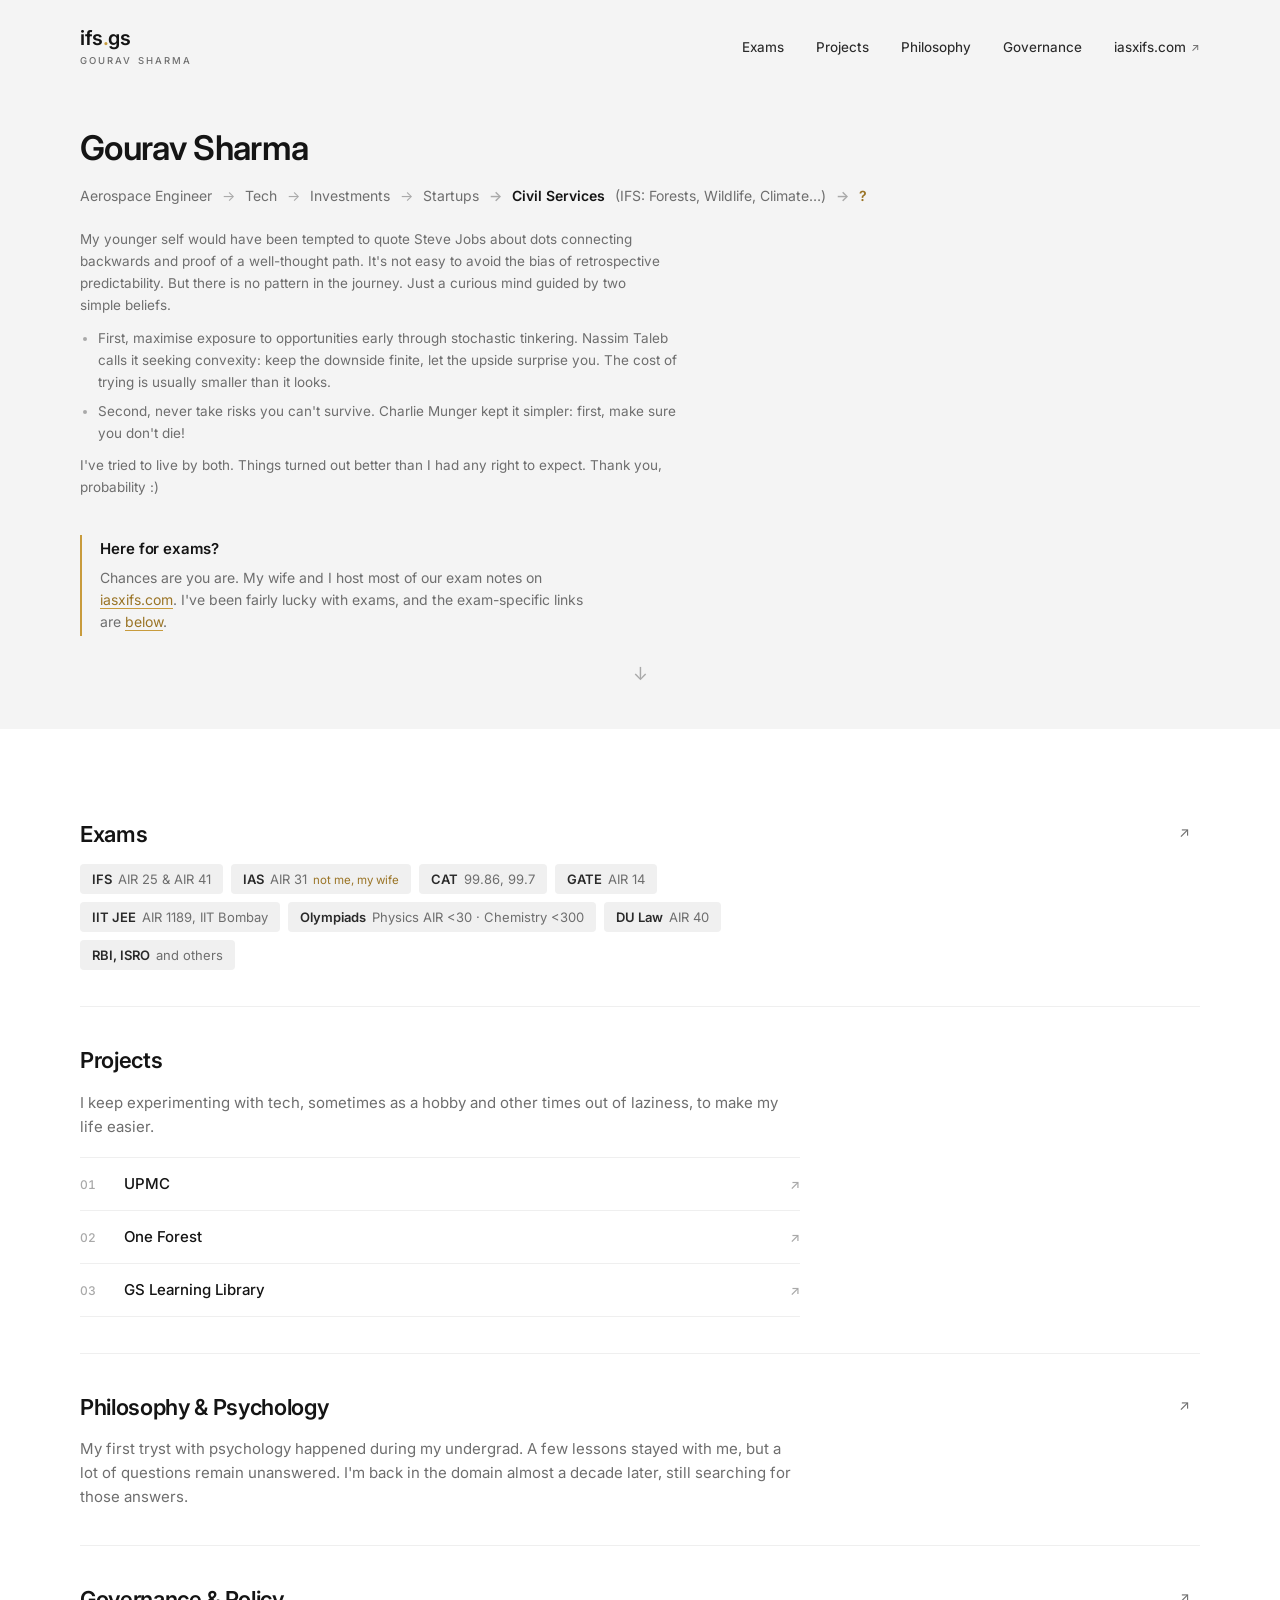
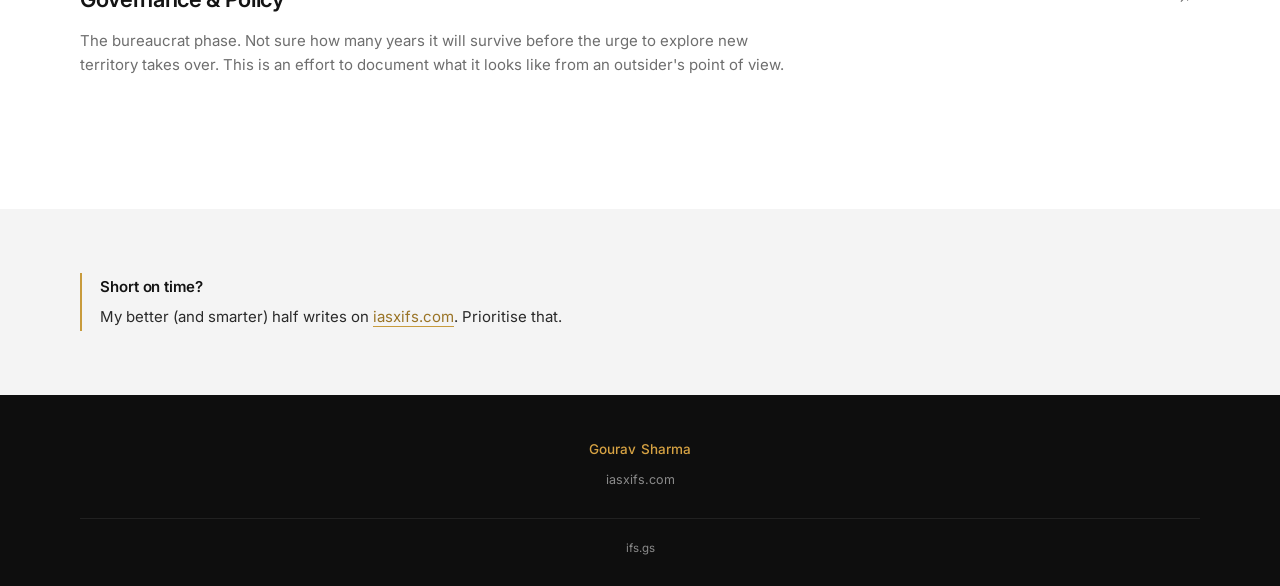
==== index.html @ b83a9ff7 "Initial ifs.gs site Co-Authored-By: Claude Opus 5.5 <noreply@anthropic.com>" ====
<!doctype html>
<html lang="en">
<head>
<meta charset="utf-8">
<meta name="viewport" content="width=device-width,initial-scale=1">
<title>ifs.gs — Gourav Sharma</title>
<meta name="description" content="Gourav Sharma. Aerospace engineer, tech, investments, startups, and now civil services (IFS) in forests, wildlife and climate.">
<link rel="preconnect" href="https://fonts.googleapis.com">
<link rel="preconnect" href="https://fonts.gstatic.com" crossorigin>
<link rel="stylesheet" href="https://fonts.googleapis.com/css2?family=Inter:wght@400;500;600;700&display=swap">
<link rel="stylesheet" href="/style.css">
</head>
<body>

<div class="top">
  <nav class="nav">
    <a class="brand" href="/">
      <span class="brand-name">ifs<span class="dot">.</span>gs</span>
      <span class="brand-sub">Gourav Sharma</span>
    </a>
    <div class="nav-links">
      <a href="#exams">Exams</a>
      <a href="#projects">Projects</a>
      <a href="#philosophy">Philosophy</a>
      <a href="#governance">Governance</a>
      <a href="https://iasxifs.com">iasxifs.com <span class="ext">↗</span></a>
    </div>
  </nav>

  <header class="hero">
    <div class="hero-inner">
      <div>
        <h1 class="hello">Gourav Sharma</h1>
        <ol class="path" aria-label="Path so far">
          <li>Aerospace Engineer</li>
          <li>Tech</li>
          <li>Investments</li>
          <li>Startups</li>
          <li class="now">Civil Services <span>(IFS: Forests, Wildlife, Climate…)</span></li>
          <li class="next">?</li>
        </ol>

        <div class="musing">
          <p>My younger self would have been tempted to quote Steve Jobs about dots connecting backwards and proof of a well-thought path. It's not easy to avoid the bias of retrospective predictability. But there is no pattern in the journey. Just a curious mind guided by two simple beliefs.</p>
          <ul>
            <li>First, maximise exposure to opportunities early through stochastic tinkering. Nassim Taleb calls it seeking convexity: keep the downside finite, let the upside surprise you. The cost of trying is usually smaller than it looks.</li>
            <li>Second, never take risks you can't survive. Charlie Munger kept it simpler: first, make sure you don't die!</li>
          </ul>
          <p>I've tried to live by both. Things turned out better than I had any right to expect. Thank you, probability :)</p>
        </div>

        <div class="cards">
          <div class="card">
            <h2 class="card-title">Here for exams?</h2>
            <p class="card-body">Chances are you are. My wife and I host most of our exam notes on <a class="link" href="https://iasxifs.com">iasxifs.com</a>. I've been fairly lucky with exams, and the exam-specific links are <a class="link" href="#exams">below</a>.</p>
          </div>
        </div>
      </div>
    </div>
    <a class="scroll-arrow" href="#exams" aria-label="Scroll down">↓</a>
  </header>
</div>

<main class="write">
  <div class="write-inner">


    <section class="topic" id="exams">
      <h2 class="topic-name">Exams</h2>
      <a class="topic-arrow" href="https://iasxifs.com" aria-label="Exam notes on iasxifs.com">↗</a>
      <div class="topic-body">
        <ul class="chips">
          <li><a class="chip" href="https://iasxifs.com"><span class="chip-k">IFS</span><span class="chip-v">AIR 25 &amp; AIR 41</span></a></li>
          <li><a class="chip" href="https://iasxifs.com"><span class="chip-k">IAS</span><span class="chip-v">AIR 31</span><span class="chip-note">not me, my wife</span></a></li>
          <li><a class="chip" href="https://iasxifs.com"><span class="chip-k">CAT</span><span class="chip-v">99.86, 99.7</span></a></li>
          <li><a class="chip" href="https://iasxifs.com"><span class="chip-k">GATE</span><span class="chip-v">AIR 14</span></a></li>
          <li><a class="chip" href="https://iasxifs.com"><span class="chip-k">IIT JEE</span><span class="chip-v">AIR 1189, IIT Bombay</span></a></li>
          <li><a class="chip" href="https://iasxifs.com"><span class="chip-k">Olympiads</span><span class="chip-v">Physics AIR &lt;30 · Chemistry &lt;300</span></a></li>
          <li><a class="chip" href="https://iasxifs.com"><span class="chip-k">DU Law</span><span class="chip-v">AIR 40</span></a></li>
          <li><a class="chip" href="https://iasxifs.com"><span class="chip-k">RBI, ISRO</span><span class="chip-v">and others</span></a></li>
        </ul>
      </div>
    </section>

    <section class="topic" id="projects">
      <h2 class="topic-name">Projects</h2>
      <div class="topic-body">
        <p class="topic-dek">I keep experimenting with tech, sometimes as a hobby and other times out of laziness, to make my life easier.</p>
        <ol class="projects">
          <li><a href="#"><span class="n">01</span><span>UPMC</span><span class="go">↗</span></a></li>
          <li><a href="#"><span class="n">02</span><span>One Forest</span><span class="go">↗</span></a></li>
          <li><a href="#"><span class="n">03</span><span>GS Learning Library</span><span class="go">↗</span></a></li>
        </ol>
      </div>
    </section>

    <section class="topic" id="philosophy">
      <h2 class="topic-name">Philosophy &amp; Psychology</h2>
      <a class="topic-arrow" href="#" aria-label="Philosophy and psychology writing">↗</a>
      <div class="topic-body">
        <p class="topic-dek">My first tryst with psychology happened during my undergrad. A few lessons stayed with me, but a lot of questions remain unanswered. I'm back in the domain almost a decade later, still searching for those answers.</p>
      </div>
    </section>

    <section class="topic" id="governance">
      <h2 class="topic-name">Governance &amp; Policy</h2>
      <a class="topic-arrow" href="#" aria-label="Governance and policy writing">↗</a>
      <div class="topic-body">
        <p class="topic-dek">The bureaucrat phase. Not sure how many years it will survive before the urge to explore new territory takes over. This is an effort to document what it looks like from an outsider's point of view.</p>
      </div>
    </section>

  </div>
</main>

<aside class="note">
  <div class="note-inner">
    <div class="card">
      <h2 class="card-title">Short on time?</h2>
      <p class="card-body">My better (and smarter) half writes on <a class="link" href="https://iasxifs.com">iasxifs.com</a>. Prioritise that.</p>
    </div>
  </div>
</aside>

<footer>
  <div class="foot-inner">
    <div class="foot-name">Gourav Sharma</div>
    <div class="foot-links">
      <a href="https://iasxifs.com">iasxifs.com</a>
    </div>
    <div class="foot-fine">ifs.gs</div>
  </div>
</footer>

</body>
</html>
---- style.css ----
:root {
  --bg:          #F4F4F4;
  --bg-white:    #FFFFFF;
  --ink:         #141414;
  --ink-2:       #2A2A2A;
  --muted:       #6E6E6E;
  --muted-2:     #A9A9A9;
  --rule:        #E5E5E5;
  --rule-soft:   #EFEFEF;
  --accent:      #C89B3C;
  --accent-ink:  #9A7426;
  --chip-bg:     #F0F0F0;
  --foot-bg:     #0E0E0E;
  --foot-muted:  #8B8B8B;
  --foot-accent: #D6A243;
  --max:         1120px;
}
* { box-sizing: border-box; }
html, body { margin: 0; padding: 0; }
html { scroll-behavior: smooth; }
body {
  font-family: "Inter", -apple-system, BlinkMacSystemFont, "Segoe UI", Helvetica, Arial, sans-serif;
  color: var(--ink);
  background: var(--bg-white);
  font-size: 15px;
  line-height: 1.6;
  -webkit-font-smoothing: antialiased;
  text-rendering: optimizeLegibility;
}
a { color: inherit; text-decoration: none; }
a:hover { color: var(--ink); }
.link {
  color: var(--accent-ink);
  border-bottom: 1px solid var(--accent);
  transition: color .18s, border-color .18s;
}
.link:hover { color: var(--ink); border-color: var(--ink); }
p { text-wrap: pretty; }

/* ================= NAV ================= */
.top { background: var(--bg); }
.nav {
  max-width: calc(var(--max) + 64px);
  margin: 0 auto;
  padding: 28px 32px 12px;
  display: flex; align-items: center; justify-content: space-between;
  gap: 32px;
}
.brand { display: flex; flex-direction: column; gap: 5px; }
.brand-name {
  font-size: 20px; font-weight: 600;
  letter-spacing: -0.02em;
  line-height: 1;
  text-transform: lowercase;
}
.brand-name .dot { color: var(--accent); }
.brand-sub {
  font-size: 9.5px;
  letter-spacing: 0.22em;
  text-transform: uppercase;
  color: var(--muted);
  font-weight: 500;
}
.nav-links { display: flex; align-items: center; gap: 4px; margin-right: -14px; }
.nav-links a {
  font-size: 13.5px;
  font-weight: 450;
  color: var(--ink-2);
  padding: 8px 14px;
  border-radius: 6px;
  display: inline-flex; align-items: center; gap: 5px;
  transition: background .18s ease;
}
.nav-links a:hover { background: #EAEAEA; }
.nav-links .ext { font-size: 11px; color: var(--muted); }

/* ================= HERO ================= */
.hero { padding: 48px 32px 40px; }
.hero-inner {
  max-width: var(--max);
  margin: 0 auto;
  display: flex;
  align-items: center;
  min-height: 360px;
}
.hello {
  font-size: 34px;
  font-weight: 600;
  letter-spacing: -0.02em;
  line-height: 1.15;
  margin: 0 0 18px;
}
.path {
  list-style: none; margin: 0 0 36px; padding: 0;
  display: flex; flex-wrap: wrap; align-items: baseline;
  gap: 6px 10px;
  font-size: 14px;
  color: var(--muted);
}
.path li { display: inline-flex; align-items: baseline; gap: 10px; }
.path li + li::before { content: "→"; color: var(--muted-2); }
.path .now { color: var(--ink); font-weight: 600; }
.path .now span { color: var(--muted); font-weight: 400; }
.path .next { color: var(--accent-ink); font-weight: 600; }
.musing {
  max-width: 620px;
  margin: -16px 0 36px;
  font-size: 13.5px;
  line-height: 1.65;
  color: var(--muted);
}
.musing p { margin: 0 0 10px; }
.musing ul { margin: 0 0 10px; padding-left: 18px; display: grid; gap: 6px; }
.musing li::marker { color: var(--muted-2); }

.cards { display: grid; gap: 24px; max-width: 520px; }
.card {
  padding: 2px 0 2px 18px;
  border-left: 2px solid var(--accent);
}
.card-title {
  font-size: 15px; font-weight: 600;
  margin: 0 0 6px; letter-spacing: -0.005em;
}
.card-body { font-size: 14px; color: var(--muted); margin: 0; }

.scroll-arrow {
  display: block; width: max-content;
  margin: 24px auto 0;
  color: var(--muted-2);
  font-size: 18px;
  animation: bounce 2.2s ease-in-out infinite;
}
@keyframes bounce { 0%,100% { transform: translateY(0); } 50% { transform: translateY(5px); } }
@media (prefers-reduced-motion: reduce) { .scroll-arrow { animation: none; } }

/* ================= SECTIONS ================= */
.write { padding: 88px 32px 96px; }
.write-inner { max-width: var(--max); margin: 0 auto; }
.topic {
  padding: 36px 0;
  border-bottom: 1px solid var(--rule-soft);
  display: grid;
  grid-template-columns: minmax(0, 1fr) auto;
  gap: 12px 24px;
  align-items: start;
  scroll-margin-top: 24px;
}
.topic:first-child { padding-top: 0; }
.topic:last-child { border-bottom: 0; }
.topic-name {
  grid-column: 1;
  font-size: 22px; font-weight: 600;
  letter-spacing: -0.015em;
  margin: 0;
}
.topic-arrow {
  grid-column: 2; grid-row: 1;
  width: 32px; height: 32px;
  display: grid; place-items: center;
  color: var(--muted);
  border-radius: 6px;
  font-size: 14px;
  transition: background .18s, color .18s, transform .18s;
}
.topic-arrow:hover { background: var(--ink); color: #fff; transform: translate(2px, -2px); }
.topic-body { grid-column: 1; display: grid; gap: 18px; max-width: 720px; }
.topic-dek { margin: 0; color: var(--muted); font-size: 15px; }

.chips {
  margin: 0; padding: 0; list-style: none;
  display: flex; flex-wrap: wrap; gap: 8px;
}
.chip {
  display: inline-flex; align-items: baseline; gap: 6px;
  padding: 6px 12px;
  background: var(--chip-bg);
  border-radius: 4px;
  font-size: 13px;
  line-height: 1.4;
  color: var(--ink-2);
  transition: background .18s ease;
}
a.chip:hover { background: #E5E5E5; }
.chip-k { font-weight: 600; }
.chip-v { color: var(--muted); }
.chip-note { color: var(--accent-ink); font-size: 11.5px; }

.projects { list-style: none; margin: 0; padding: 0; display: grid; }
.projects li { border-top: 1px solid var(--rule-soft); }
.projects li:last-child { border-bottom: 1px solid var(--rule-soft); }
.projects a {
  display: grid;
  grid-template-columns: 32px minmax(0, 1fr) auto;
  align-items: baseline;
  gap: 12px;
  padding: 14px 0;
  font-size: 15px; font-weight: 500;
  transition: color .18s;
}
.projects .n { font-size: 12px; color: var(--muted-2); font-variant-numeric: tabular-nums; }
.projects .go { color: var(--muted-2); font-size: 13px; transition: color .18s, transform .18s; }
.projects a:hover .go { color: var(--ink); transform: translate(2px, -2px); }

/* ================= NOTE ================= */
.note { background: var(--bg); padding: 64px 32px; }
.note-inner { max-width: var(--max); margin: 0 auto; }
.note .card { max-width: 620px; }
.note .card-body { font-size: 15px; color: var(--ink-2); }

/* ================= FOOTER ================= */
footer { background: var(--foot-bg); color: #fff; padding: 44px 32px 28px; }
.foot-inner { max-width: var(--max); margin: 0 auto; text-align: center; }
.foot-name { color: var(--foot-accent); font-size: 13.5px; font-weight: 500; letter-spacing: 0.01em; }
.foot-links { display: flex; justify-content: center; gap: 20px; margin-top: 10px; font-size: 12.5px; color: var(--foot-muted); }
.foot-links a:hover { color: #fff; }
.foot-fine {
  margin-top: 28px; padding-top: 20px;
  border-top: 1px solid rgba(255,255,255,0.08);
  font-size: 11.5px; color: var(--foot-muted);
}

/* ================= RESPONSIVE ================= */
@media (max-width: 860px) {
  .nav { padding: 24px 20px 8px; }
  .nav-links { display: none; }
  .hero { padding: 32px 20px 32px; }
  .hero-inner { min-height: 0; }
  .hello { font-size: 28px; }
  .write { padding: 56px 20px 64px; }
  .note { padding: 48px 20px; }
  footer { padding: 40px 20px 24px; }
}
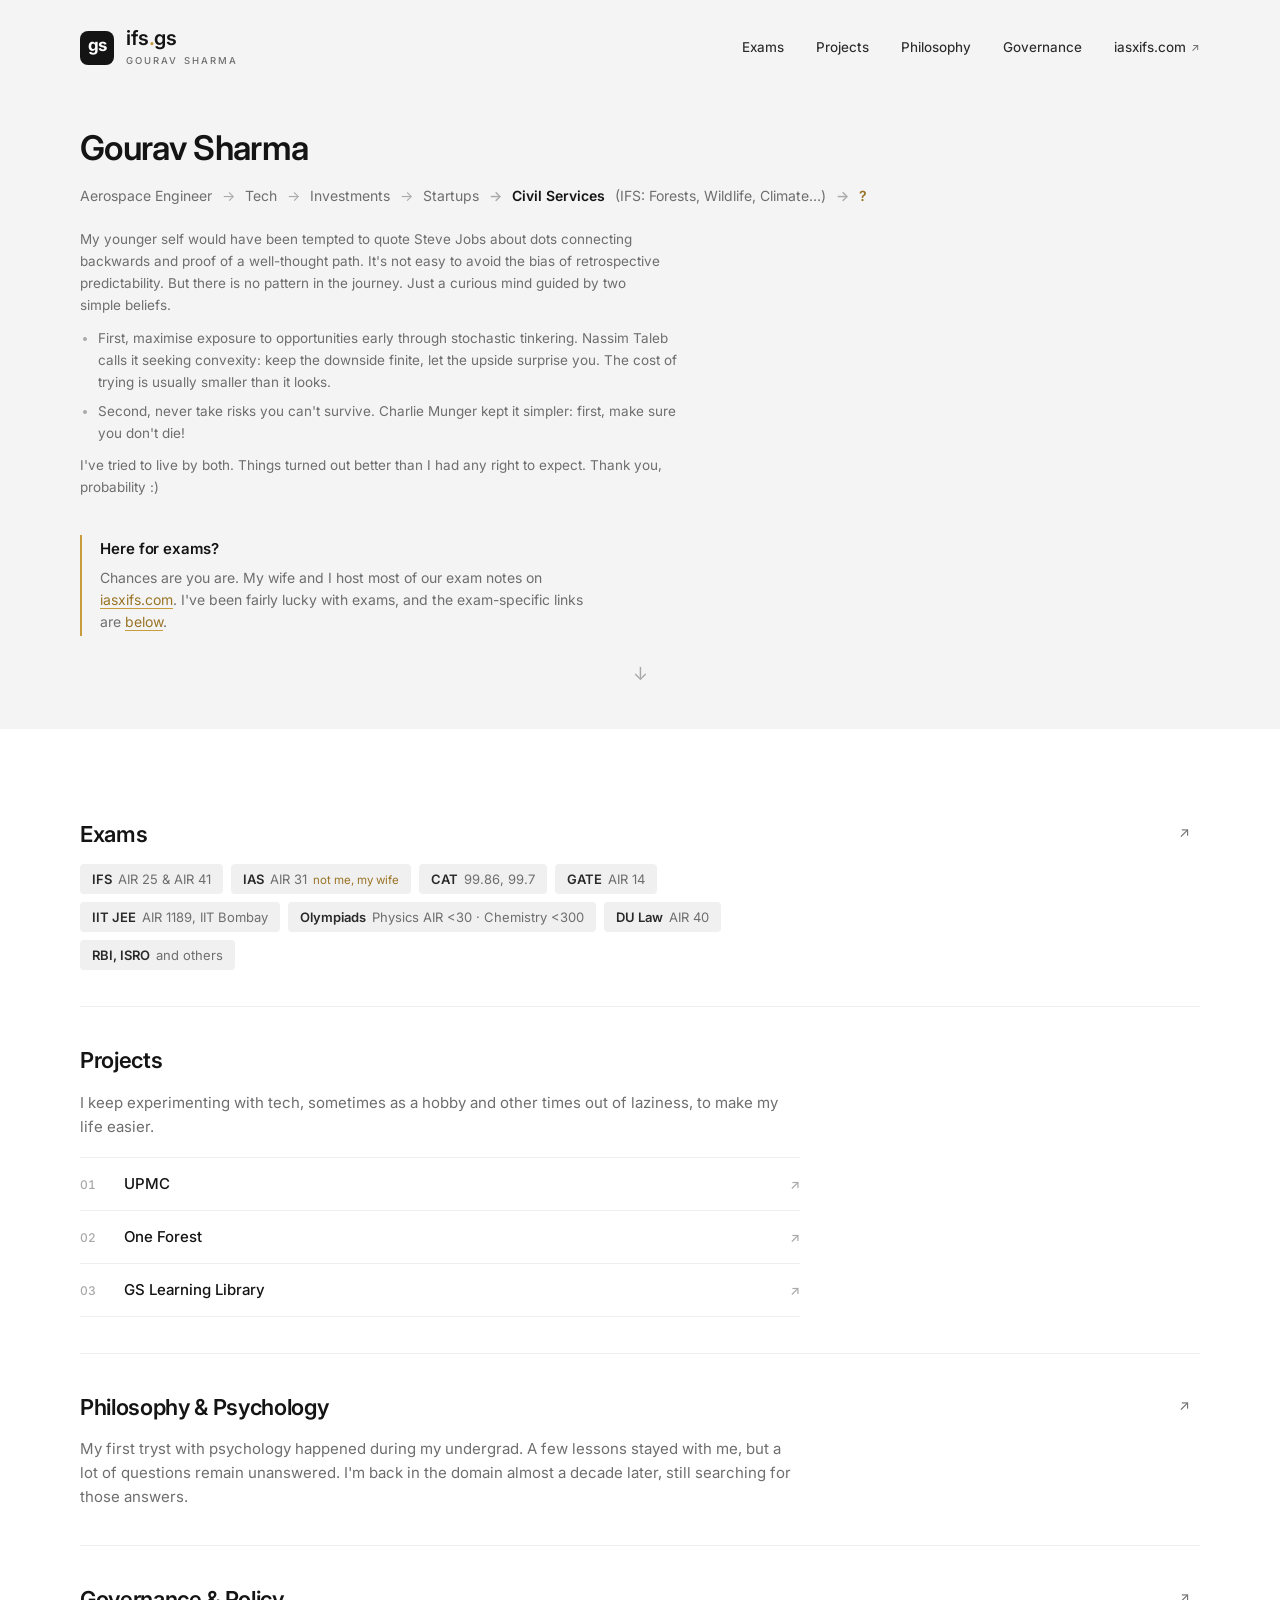
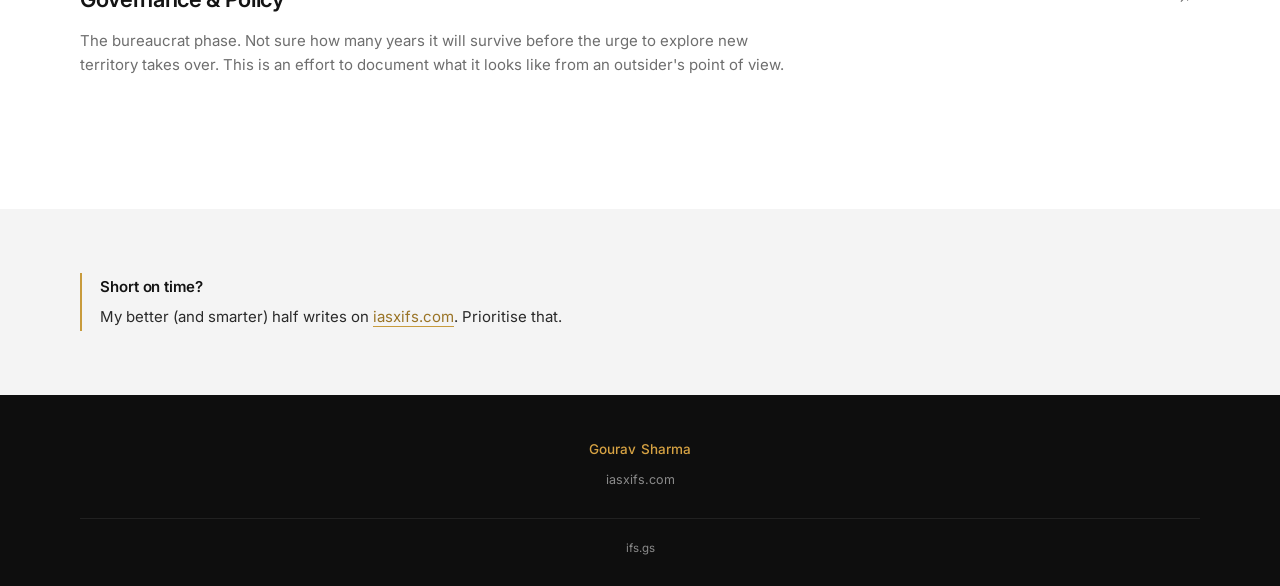
==== commit 71d0904b: "Add gs monogram as logo and favicon Co-Authored-By: Claude Opus 5.5 <noreply@anthropic.com>" ====
--- a/index.html
+++ b/index.html
@@ -8,15 +8,21 @@
 <link rel="preconnect" href="https://fonts.googleapis.com">
 <link rel="preconnect" href="https://fonts.gstatic.com" crossorigin>
 <link rel="stylesheet" href="https://fonts.googleapis.com/css2?family=Inter:wght@400;500;600;700&display=swap">
+<link rel="icon" href="/favicon.svg" type="image/svg+xml">
+<link rel="icon" href="/favicon-32.png" sizes="32x32" type="image/png">
+<link rel="apple-touch-icon" href="/apple-touch-icon.png">
 <link rel="stylesheet" href="/style.css">
 </head>
 <body>
 
 <div class="top">
   <nav class="nav">
-    <a class="brand" href="/">
-      <span class="brand-name">ifs<span class="dot">.</span>gs</span>
-      <span class="brand-sub">Gourav Sharma</span>
+    <a class="brand" href="/" aria-label="ifs.gs, home">
+      <span class="brand-mark" aria-hidden="true">gs</span>
+      <span class="brand-text">
+        <span class="brand-name">ifs<span class="dot">.</span>gs</span>
+        <span class="brand-sub">Gourav Sharma</span>
+      </span>
     </a>
     <div class="nav-links">
       <a href="#exams">Exams</a>
--- a/style.css
+++ b/style.css
@@ -46,7 +46,21 @@
   display: flex; align-items: center; justify-content: space-between;
   gap: 32px;
 }
-.brand { display: flex; flex-direction: column; gap: 5px; }
+.brand { display: flex; align-items: center; gap: 12px; }
+.brand-mark {
+  width: 34px; height: 34px;
+  display: grid; place-items: center;
+  background: var(--ink);
+  color: #fff;
+  border-radius: 8px;
+  font-size: 17px; font-weight: 700;
+  letter-spacing: -0.04em;
+  line-height: 1;
+  padding-bottom: 6px;
+  transition: background .18s ease;
+}
+.brand:hover .brand-mark { background: var(--accent-ink); }
+.brand-text { display: flex; flex-direction: column; gap: 5px; }
 .brand-name {
   font-size: 20px; font-weight: 600;
   letter-spacing: -0.02em;
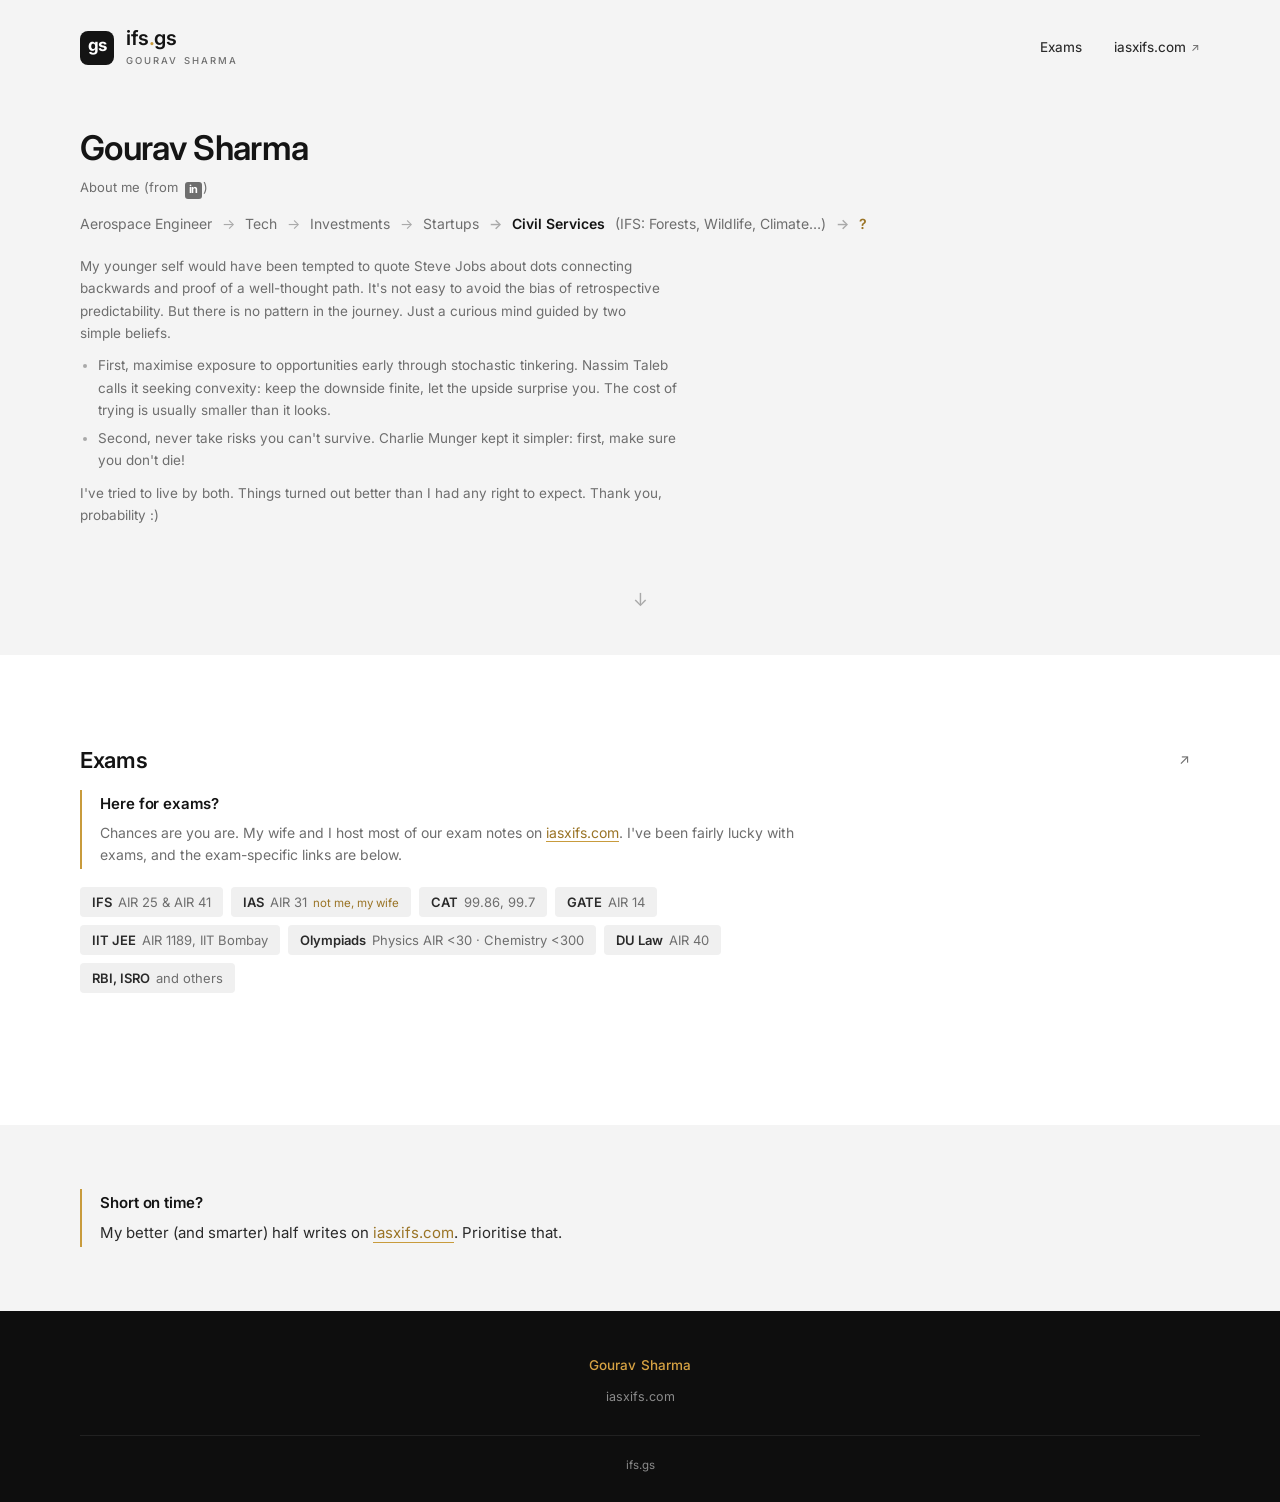
==== commit 7641e0d4: "Trim to intro + exams, add About me with LinkedIn link Remove the Projects, Philosophy and Governanc" ====
--- a/index.html
+++ b/index.html
@@ -26,9 +26,6 @@
     </a>
     <div class="nav-links">
       <a href="#exams">Exams</a>
-      <a href="#projects">Projects</a>
-      <a href="#philosophy">Philosophy</a>
-      <a href="#governance">Governance</a>
       <a href="https://iasxifs.com">iasxifs.com <span class="ext">↗</span></a>
     </div>
   </nav>
@@ -37,6 +34,7 @@
     <div class="hero-inner">
       <div>
         <h1 class="hello">Gourav Sharma</h1>
+        <p class="about-label">About me (from <a class="li" href="https://www.linkedin.com/in/g0uravs/" target="_blank" rel="noopener" aria-label="LinkedIn profile">in</a>)</p>
         <ol class="path" aria-label="Path so far">
           <li>Aerospace Engineer</li>
           <li>Tech</li>
@@ -55,12 +53,6 @@
           <p>I've tried to live by both. Things turned out better than I had any right to expect. Thank you, probability :)</p>
         </div>
 
-        <div class="cards">
-          <div class="card">
-            <h2 class="card-title">Here for exams?</h2>
-            <p class="card-body">Chances are you are. My wife and I host most of our exam notes on <a class="link" href="https://iasxifs.com">iasxifs.com</a>. I've been fairly lucky with exams, and the exam-specific links are <a class="link" href="#exams">below</a>.</p>
-          </div>
-        </div>
       </div>
     </div>
     <a class="scroll-arrow" href="#exams" aria-label="Scroll down">↓</a>
@@ -70,11 +62,14 @@
 <main class="write">
   <div class="write-inner">
 
-
     <section class="topic" id="exams">
       <h2 class="topic-name">Exams</h2>
       <a class="topic-arrow" href="https://iasxifs.com" aria-label="Exam notes on iasxifs.com">↗</a>
       <div class="topic-body">
+        <div class="card">
+          <h3 class="card-title">Here for exams?</h3>
+          <p class="card-body">Chances are you are. My wife and I host most of our exam notes on <a class="link" href="https://iasxifs.com">iasxifs.com</a>. I've been fairly lucky with exams, and the exam-specific links are below.</p>
+        </div>
         <ul class="chips">
           <li><a class="chip" href="https://iasxifs.com"><span class="chip-k">IFS</span><span class="chip-v">AIR 25 &amp; AIR 41</span></a></li>
           <li><a class="chip" href="https://iasxifs.com"><span class="chip-k">IAS</span><span class="chip-v">AIR 31</span><span class="chip-note">not me, my wife</span></a></li>
@@ -85,34 +80,6 @@
           <li><a class="chip" href="https://iasxifs.com"><span class="chip-k">DU Law</span><span class="chip-v">AIR 40</span></a></li>
           <li><a class="chip" href="https://iasxifs.com"><span class="chip-k">RBI, ISRO</span><span class="chip-v">and others</span></a></li>
         </ul>
-      </div>
-    </section>
-
-    <section class="topic" id="projects">
-      <h2 class="topic-name">Projects</h2>
-      <div class="topic-body">
-        <p class="topic-dek">I keep experimenting with tech, sometimes as a hobby and other times out of laziness, to make my life easier.</p>
-        <ol class="projects">
-          <li><a href="#"><span class="n">01</span><span>UPMC</span><span class="go">↗</span></a></li>
-          <li><a href="#"><span class="n">02</span><span>One Forest</span><span class="go">↗</span></a></li>
-          <li><a href="#"><span class="n">03</span><span>GS Learning Library</span><span class="go">↗</span></a></li>
-        </ol>
-      </div>
-    </section>
-
-    <section class="topic" id="philosophy">
-      <h2 class="topic-name">Philosophy &amp; Psychology</h2>
-      <a class="topic-arrow" href="#" aria-label="Philosophy and psychology writing">↗</a>
-      <div class="topic-body">
-        <p class="topic-dek">My first tryst with psychology happened during my undergrad. A few lessons stayed with me, but a lot of questions remain unanswered. I'm back in the domain almost a decade later, still searching for those answers.</p>
-      </div>
-    </section>
-
-    <section class="topic" id="governance">
-      <h2 class="topic-name">Governance &amp; Policy</h2>
-      <a class="topic-arrow" href="#" aria-label="Governance and policy writing">↗</a>
-      <div class="topic-body">
-        <p class="topic-dek">The bureaucrat phase. Not sure how many years it will survive before the urge to explore new territory takes over. This is an effort to document what it looks like from an outsider's point of view.</p>
       </div>
     </section>
 
--- a/style.css
+++ b/style.css
@@ -104,6 +104,26 @@
   line-height: 1.15;
   margin: 0 0 18px;
 }
+.about-label {
+  margin: -8px 0 14px;
+  font-size: 13px;
+  color: var(--muted);
+}
+.li {
+  display: inline-grid; place-items: center;
+  width: 17px; height: 17px;
+  margin: 0 1px 0 3px;
+  vertical-align: -1px;
+  border-radius: 3px;
+  background: var(--muted);
+  color: #fff;
+  font-size: 11px; font-weight: 700;
+  letter-spacing: -0.02em;
+  line-height: 1;
+  padding-bottom: 1px;
+  transition: background .18s ease;
+}
+.li:hover { background: #0A66C2; color: #fff; }
 .path {
   list-style: none; margin: 0 0 36px; padding: 0;
   display: flex; flex-wrap: wrap; align-items: baseline;
@@ -200,21 +220,6 @@
 .chip-v { color: var(--muted); }
 .chip-note { color: var(--accent-ink); font-size: 11.5px; }
 
-.projects { list-style: none; margin: 0; padding: 0; display: grid; }
-.projects li { border-top: 1px solid var(--rule-soft); }
-.projects li:last-child { border-bottom: 1px solid var(--rule-soft); }
-.projects a {
-  display: grid;
-  grid-template-columns: 32px minmax(0, 1fr) auto;
-  align-items: baseline;
-  gap: 12px;
-  padding: 14px 0;
-  font-size: 15px; font-weight: 500;
-  transition: color .18s;
-}
-.projects .n { font-size: 12px; color: var(--muted-2); font-variant-numeric: tabular-nums; }
-.projects .go { color: var(--muted-2); font-size: 13px; transition: color .18s, transform .18s; }
-.projects a:hover .go { color: var(--ink); transform: translate(2px, -2px); }
 
 /* ================= NOTE ================= */
 .note { background: var(--bg); padding: 64px 32px; }
